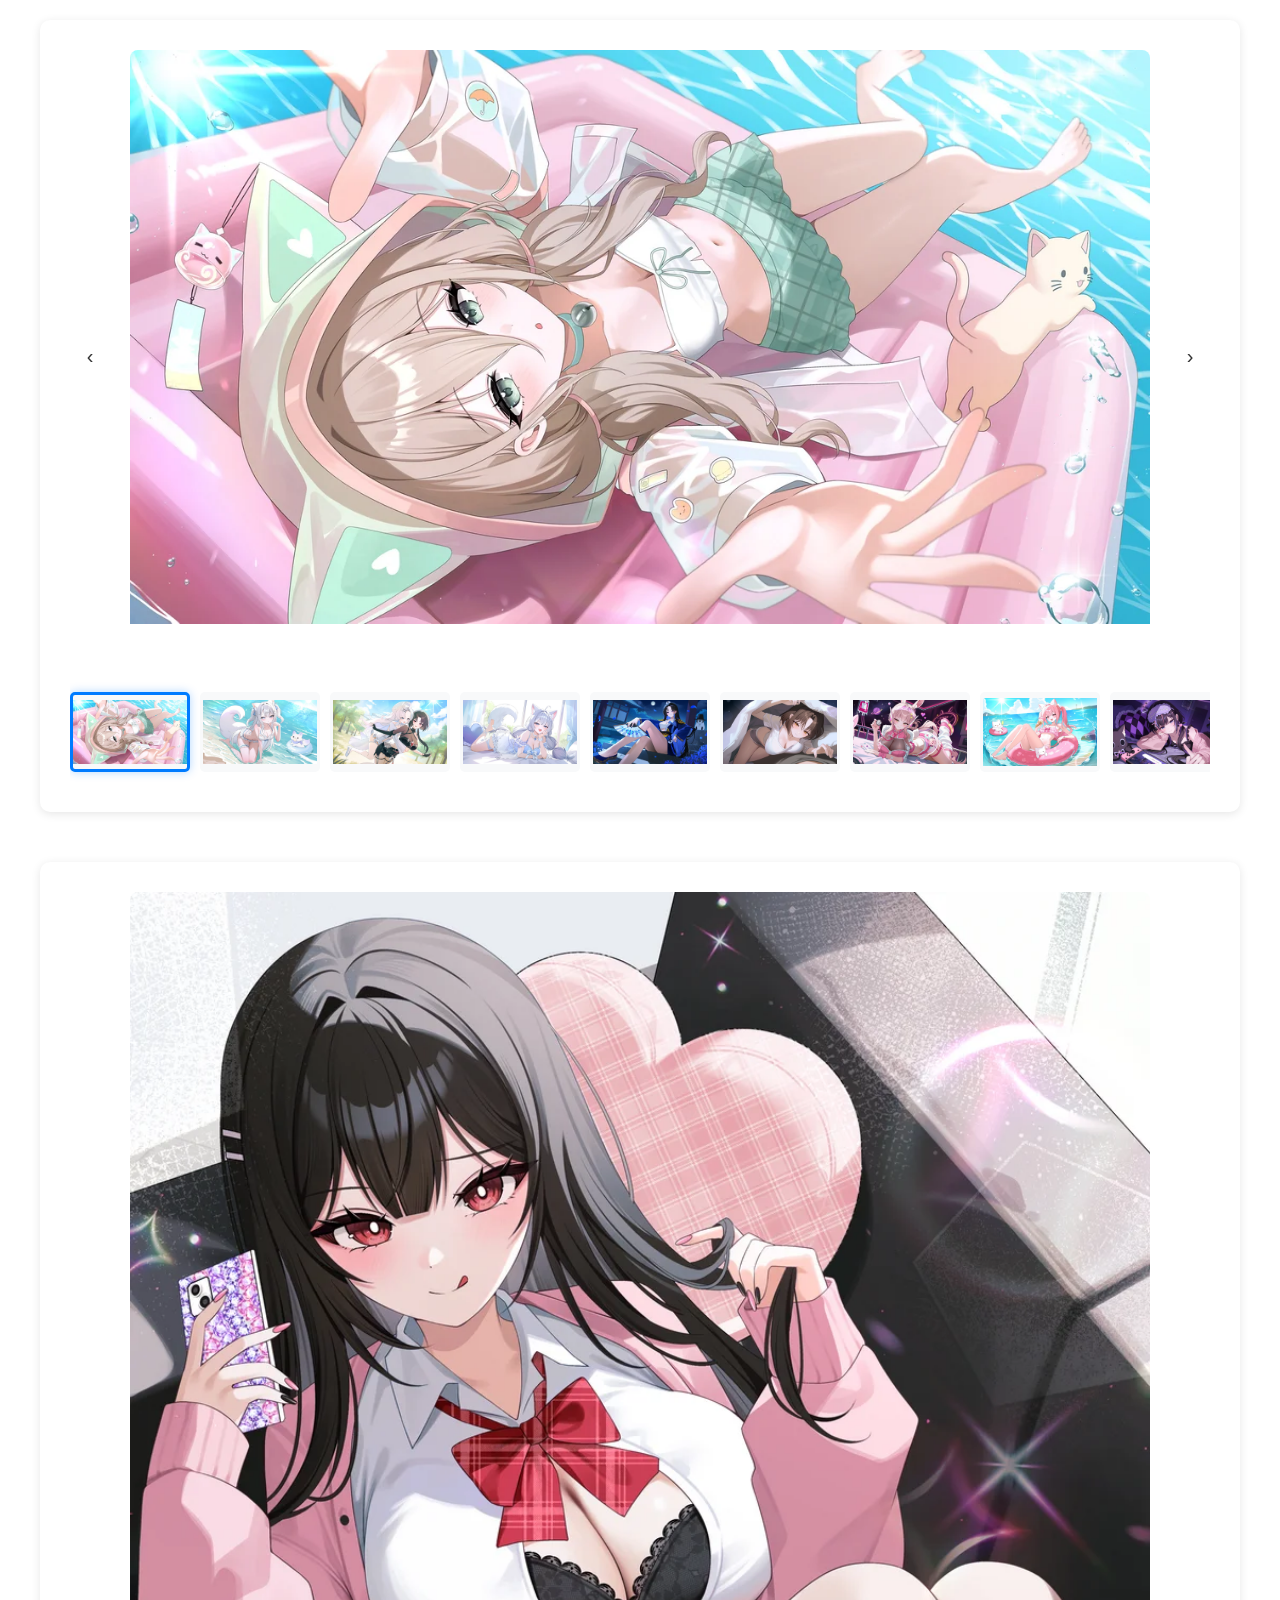
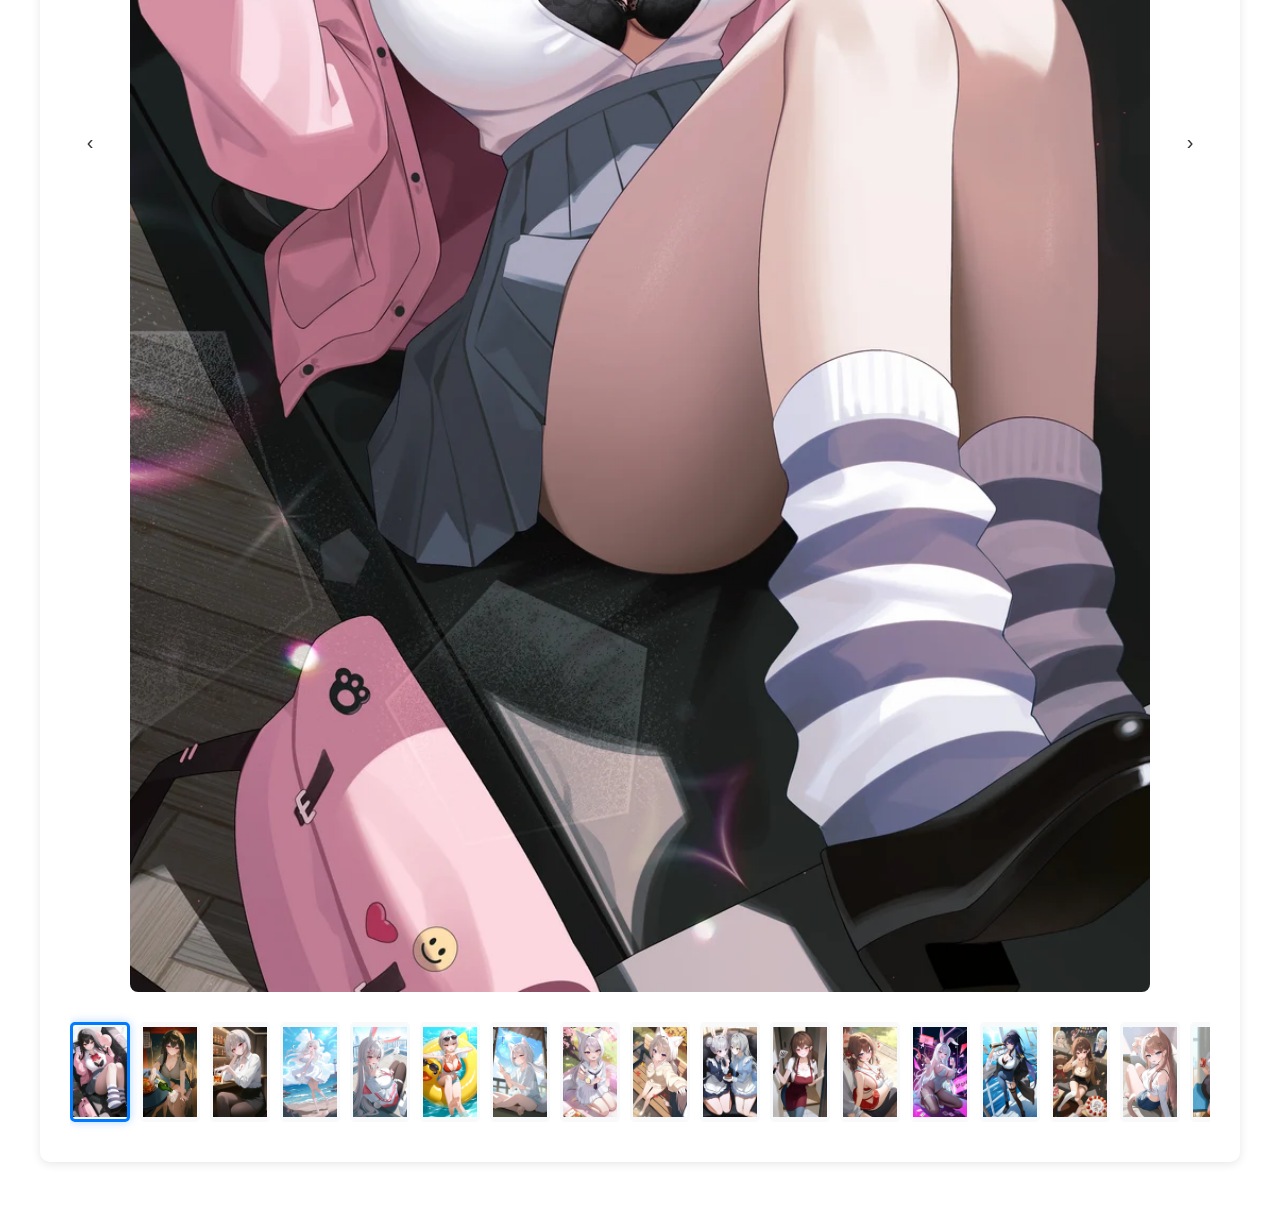
==== index.html @ e973d6fb "Update index.html" ====
<!DOCTYPE html>
<html lang="ko">
<head>
  <meta charset="UTF-8">
  <meta name="viewport" content="width=device-width, initial-scale=1.0">
  <title>Image Slider</title>
  <link rel="stylesheet" href="style.css">
</head>
<body>

  <div class="slider-container width-slider">
    <div class="slider-wrapper">
      <button type="button" class="arrow-button prev" onclick="changeImage('width', -1)">‹</button>
      <button type="button" class="arrow-button next" onclick="changeImage('width', 1)">›</button>
      <div class="main-image-container" id="width-image-container">
      </div>
    </div>
    <div class="thumbnails-container" id="width-thumbnails"></div>
  </div>

  <div class="slider-container height-slider">
    <div class="slider-wrapper">
      <button type="button" class="arrow-button prev" onclick="changeImage('height', -1)">‹</button>
      <button type="button" class="arrow-button next" onclick="changeImage('height', 1)">›</button>
      <div class="main-image-container" id="height-image-container">
      </div>
    </div>
    <div class="thumbnails-container" id="height-thumbnails"></div>
  </div>
  
  <script>
    const sliders = {
      width: { currentIndex: 0, images: [] },
      height: { currentIndex: 0, images: [] } // length를 height로 수정
    };
    
    function createSlider(type, imageUrls) {
      if (!imageUrls || imageUrls.length === 0) {
        document.querySelector(`.${type}-slider`).innerHTML = '<div class="loading">이미지가 없습니다.</div>';
        return sendHeight();
      }
    
      sliders[type].images = imageUrls;
      sliders[type].currentIndex = 0;
    
      const imageContainer = document.getElementById(`${type}-image-container`);
      const thumbnailsContainer = document.getElementById(`${type}-thumbnails`);
      imageContainer.innerHTML = '';
      thumbnailsContainer.innerHTML = '';
    
      imageUrls.forEach((url, index) => {
        const isActive = index === 0 ? 'active' : '';
    
        const img = document.createElement('img');
        img.src = url;
        img.className = `main-image ${isActive}`;
        img.alt = `${type} image ${index + 1}`;
        imageContainer.appendChild(img);
    
        const thumbnail = document.createElement('img');
        thumbnail.src = url;
        thumbnail.className = `thumbnail ${isActive}`;
        thumbnail.alt = `${type} thumbnail ${index + 1}`;
        thumbnail.onclick = () => goToImage(type, index);
        thumbnailsContainer.appendChild(thumbnail);
      });
    
      setupTouchEvents(type, imageContainer);
    
      const firstImage = imageContainer.querySelector('.main-image');
      if (firstImage) firstImage.onload = sendHeight;
    }
    
    function setupTouchEvents(type, container) {
      let startX = 0, startY = 0;
    
      container.addEventListener('touchstart', (e) => {
        startX = e.touches[0].clientX;
        startY = e.touches[0].clientY;
      }, { passive: true });
    
      container.addEventListener('touchend', (e) => {
        const diffX = startX - e.changedTouches[0].clientX;
        const diffY = startY - e.changedTouches[0].clientY;
    
        if (Math.abs(diffX) > Math.abs(diffY) && Math.abs(diffX) > 50) {
          changeImage(type, diffX > 0 ? 1 : -1);
        }
      }, { passive: true });
    }
    
    function changeImage(type, direction) {
      const slider = sliders[type];
      const total = slider.images.length;
      if (!total) return;
    
      slider.currentIndex = (slider.currentIndex + direction + total) % total;
      updateSlider(type);
    }
    
    function goToImage(type, index) {
      sliders[type].currentIndex = index;
      updateSlider(type);
    }
    
    function updateSlider(type) {
      const currentIndex = sliders[type].currentIndex;
    
      document.querySelectorAll(`#${type}-image-container .main-image`).forEach((img, index) => {
        img.classList.toggle('active', index === currentIndex);
      });
    
      document.querySelectorAll(`#${type}-thumbnails .thumbnail`).forEach((thumbnail, index) => {
        const isActive = index === currentIndex;
        thumbnail.classList.toggle('active', isActive);
        // 스크롤 자동 이동(scrollIntoView) 로직 삭제
      });
    }
    
    function sendHeight() {
      window.parent.postMessage({ height: document.body.scrollHeight }, '*');
    }
    
    function initSliderData(type) {
      fetch(`https://iyusei02-lgtm.github.io/images/data/${type}.json`)
        .then(res => res.json())
        .then(imageUrls => {
          imageUrls.sort((a, b) => a.localeCompare(b, undefined, { numeric: true, sensitivity: 'base' }));
          createSlider(type, imageUrls);
        })
        .catch(error => {
          console.error(`Error loading ${type} images:`, error);
          document.querySelector(`.${type}-slider`).innerHTML = '<div class="loading">이미지를 불러오는 중 오류가 발생했습니다.</div>';
          sendHeight();
        });
    }
    
    ['width', 'height'].forEach(initSliderData);
    
    document.addEventListener('keydown', (e) => {
      if (e.key === 'ArrowLeft') changeImage('width', -1);
      if (e.key === 'ArrowRight') changeImage('width', 1);
    });
    
    ['resize', 'load'].forEach(event => window.addEventListener(event, sendHeight));
  </script>

</body>
</html>
---- style.css ----
* {
  margin: 0;
  padding: 0;
  box-sizing: border-box;
}

body {
  font-family: Arial, sans-serif;
  padding: 20px;
  background: transparent;
  overflow-x: hidden;
}

.slider-container {
  max-width: 1200px;
  margin: 0 auto 50px;
  background: white;
  padding: 30px;
  border-radius: 10px;
  box-shadow: 0 2px 10px rgba(0,0,0,0.1);
}

.slider-wrapper {
  position: relative;
  padding: 0 60px;
}

.slider-title {
  font-size: 24px;
  font-weight: bold;
  margin-bottom: 20px;
  color: #333;
}

/* 컨테이너: 고정 비율 제거 및 CSS Grid 적용 */
.width-slider .main-image-container,
.height-slider .main-image-container {
  display: grid;
  width: 100%;
  max-width: 100%;
  border-radius: 8px;
  overflow: hidden;
  margin: 0 auto 20px;
  touch-action: pan-y;
}

/* 메인 이미지: absolute 제거, 높이 자동화, 한 Grid 칸에 모두 겹치기 */
.width-slider .main-image,
.height-slider .main-image {
  grid-area: 1 / 1;
  width: 100%;
  height: auto; 
  object-fit: contain; 
  opacity: 0;
  transition: opacity 0.5s ease-in-out;
}

.width-slider .main-image.active,
.height-slider .main-image.active {
  opacity: 1;
  z-index: 1;
}

.arrow-button {
  position: absolute;
  top: 50%;
  transform: translateY(-50%);
  background: rgba(255, 255, 255, 0.9);
  border: none;
  width: 40px;
  height: 40px;
  border-radius: 50%;
  cursor: pointer;
  font-size: 20px;
  color: #333;
  display: flex;
  align-items: center;
  justify-content: center;
  z-index: 10;
  transition: all 0.3s;
}

.arrow-button:hover {
  background: white;
  box-shadow: 0 2px 8px rgba(0,0,0,0.2);
}

.slider-wrapper .arrow-button.prev {
  left: 0;
}

.slider-wrapper .arrow-button.next {
  right: 0;
}

.thumbnails-container {
  display: flex;
  gap: 10px;
  overflow-x: auto;
  padding: 10px 0;
  scrollbar-width: thin;
}

.thumbnails-container::-webkit-scrollbar {
  height: 6px;
}

.thumbnails-container::-webkit-scrollbar-track {
  background: #f1f1f1;
  border-radius: 3px;
}

.thumbnails-container::-webkit-scrollbar-thumb {
  background: #888;
  border-radius: 3px;
}

.thumbnails-container::-webkit-scrollbar-thumb:hover {
  background: #555;
}

/* 가로형 썸네일 */
.width-slider .thumbnail {
  width: 120px;
  height: 80px;
  object-fit: contain;
  background-color: #f8f9fa;
  border-radius: 5px;
  cursor: pointer;
  border: 3px solid transparent;
  transition: all 0.3s;
  flex-shrink: 0;
}

/* 세로형 썸네일 */
.height-slider .thumbnail {
  width: 60px;
  height: 100px;
  object-fit: contain;
  background-color: #f8f9fa;
  border-radius: 5px;
  cursor: pointer;
  border: 3px solid transparent;
  transition: all 0.3s;
  flex-shrink: 0;
}

.thumbnail:hover {
  transform: scale(1.05);
  border-color: #ddd;
}

.thumbnail.active {
  border-color: #007bff;
  box-shadow: 0 0 10px rgba(0,123,255,0.3);
}

.loading {
  text-align: center;
  padding: 40px;
  color: #666;
}

/* 모바일 최적화 (768px 이하) */
@media (max-width: 768px) {
  body {
    padding: 5px;
  }

  .slider-container {
    padding: 8px;
    margin: 0 auto 20px;
    max-width: 100%;
  }

  .slider-wrapper {
    padding: 0 35px;
  }

  .width-slider .slider-wrapper {
    padding: 0 32px;
  }

  .arrow-button {
    width: 30px;
    height: 30px;
    font-size: 16px;
  }

  .width-slider .thumbnail {
    width: 90px;
    height: 60px;
  }

  .height-slider .thumbnail {
    width: 50px;
    height: 83px;
  }
}

/* 작은 모바일 최적화 (480px 이하) */
@media (max-width: 480px) {
  body {
    padding: 2px;
  }

  .slider-container {
    padding: 4px;
    margin: 0 auto 15px;
    border-radius: 5px;
  }

  .slider-wrapper {
    padding: 0 30px;
  }

  .width-slider .slider-wrapper {
    padding: 0 26px;
  }

  .arrow-button {
    width: 26px;
    height: 26px;
    font-size: 14px;
  }

  .width-slider .thumbnail {
    width: 70px;
    height: 47px;
  }

  .height-slider .thumbnail {
    width: 45px;
    height: 75px;
  }

  .thumbnails-container {
    gap: 6px;
    padding: 8px 0;
  }
}
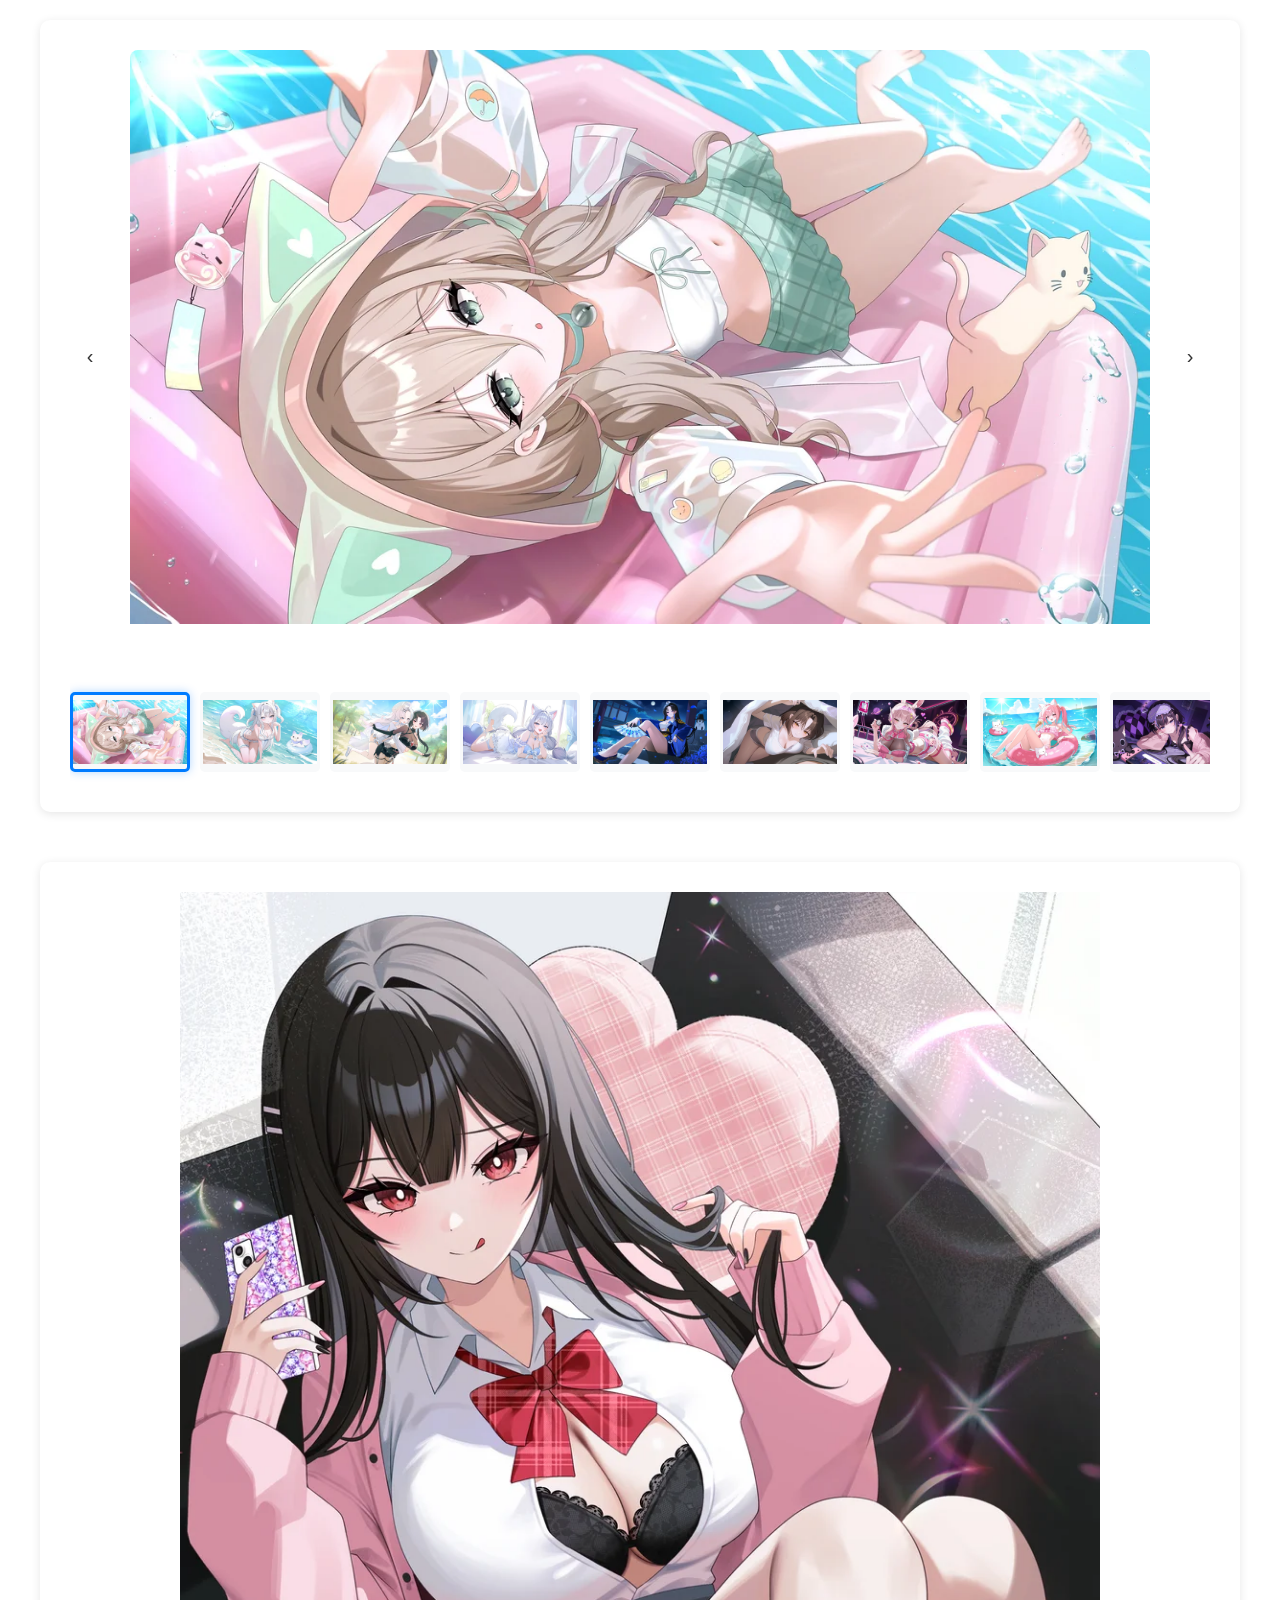
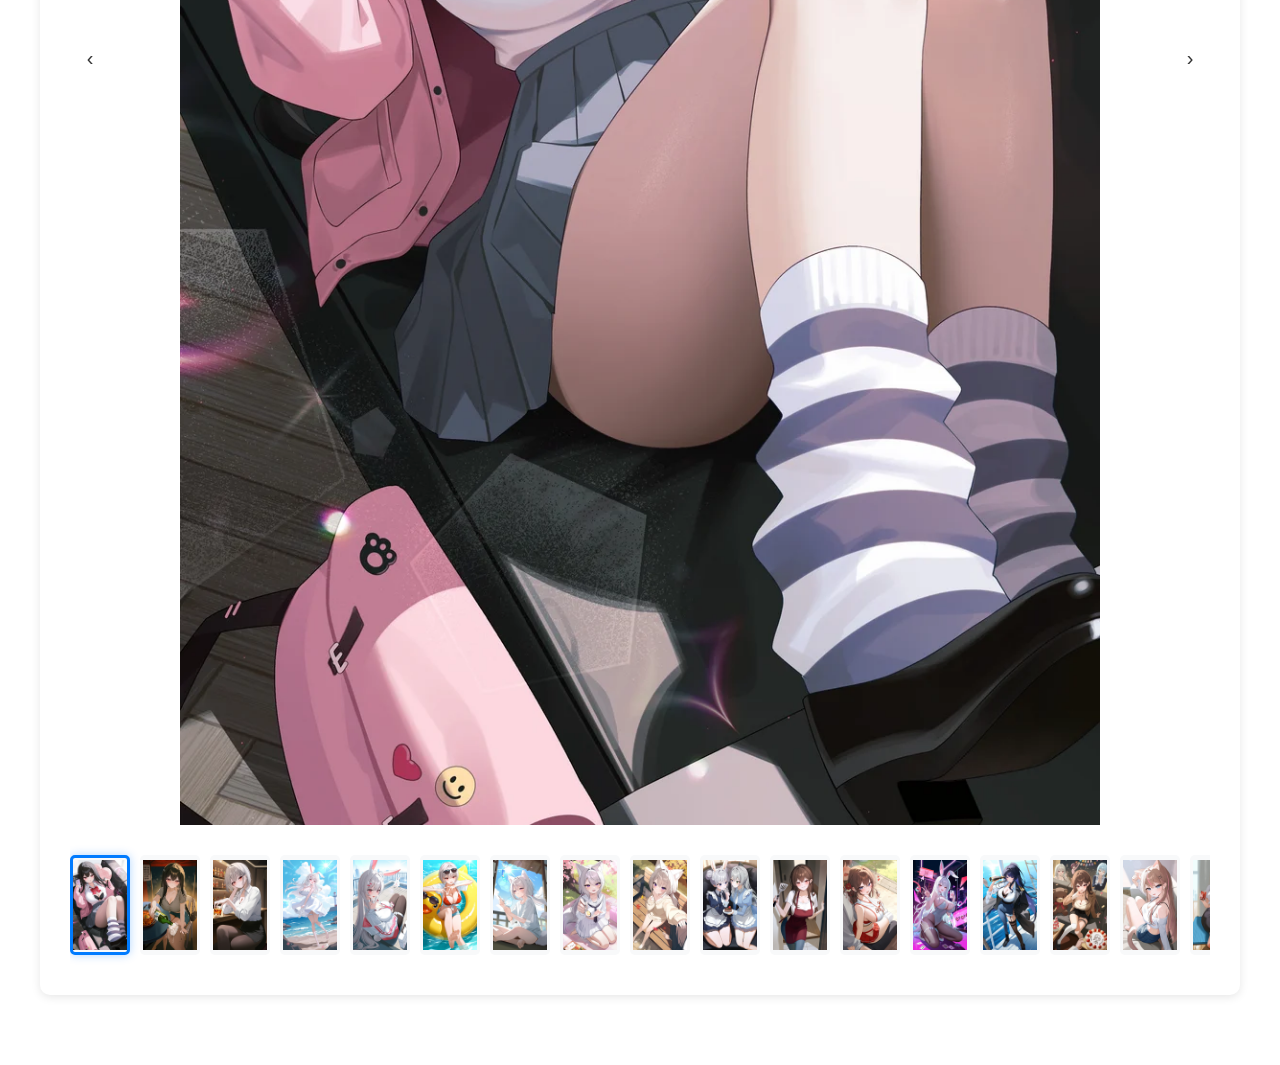
==== commit 4d6378c2: "Update index.html" ====
--- a/index.html
+++ b/index.html
@@ -5,6 +5,18 @@
   <meta name="viewport" content="width=device-width, initial-scale=1.0">
   <title>Image Slider</title>
   <link rel="stylesheet" href="style.css">
+  <style>
+    /* height 슬라이더 메인 이미지 좌우 내부 여백 추가 */
+    #height-image-container {
+      padding: 0 50px;
+    }
+
+    @media (max-width: 768px) {
+      #height-image-container {
+        padding: 0 20px;
+      }
+    }
+  </style>
 </head>
 <body>
 
@@ -31,7 +43,7 @@
   <script>
     const sliders = {
       width: { currentIndex: 0, images: [] },
-      height: { currentIndex: 0, images: [] } // length를 height로 수정
+      height: { currentIndex: 0, images: [] }
     };
     
     function createSlider(type, imageUrls) {
@@ -113,7 +125,6 @@
       document.querySelectorAll(`#${type}-thumbnails .thumbnail`).forEach((thumbnail, index) => {
         const isActive = index === currentIndex;
         thumbnail.classList.toggle('active', isActive);
-        // 스크롤 자동 이동(scrollIntoView) 로직 삭제
       });
     }
     
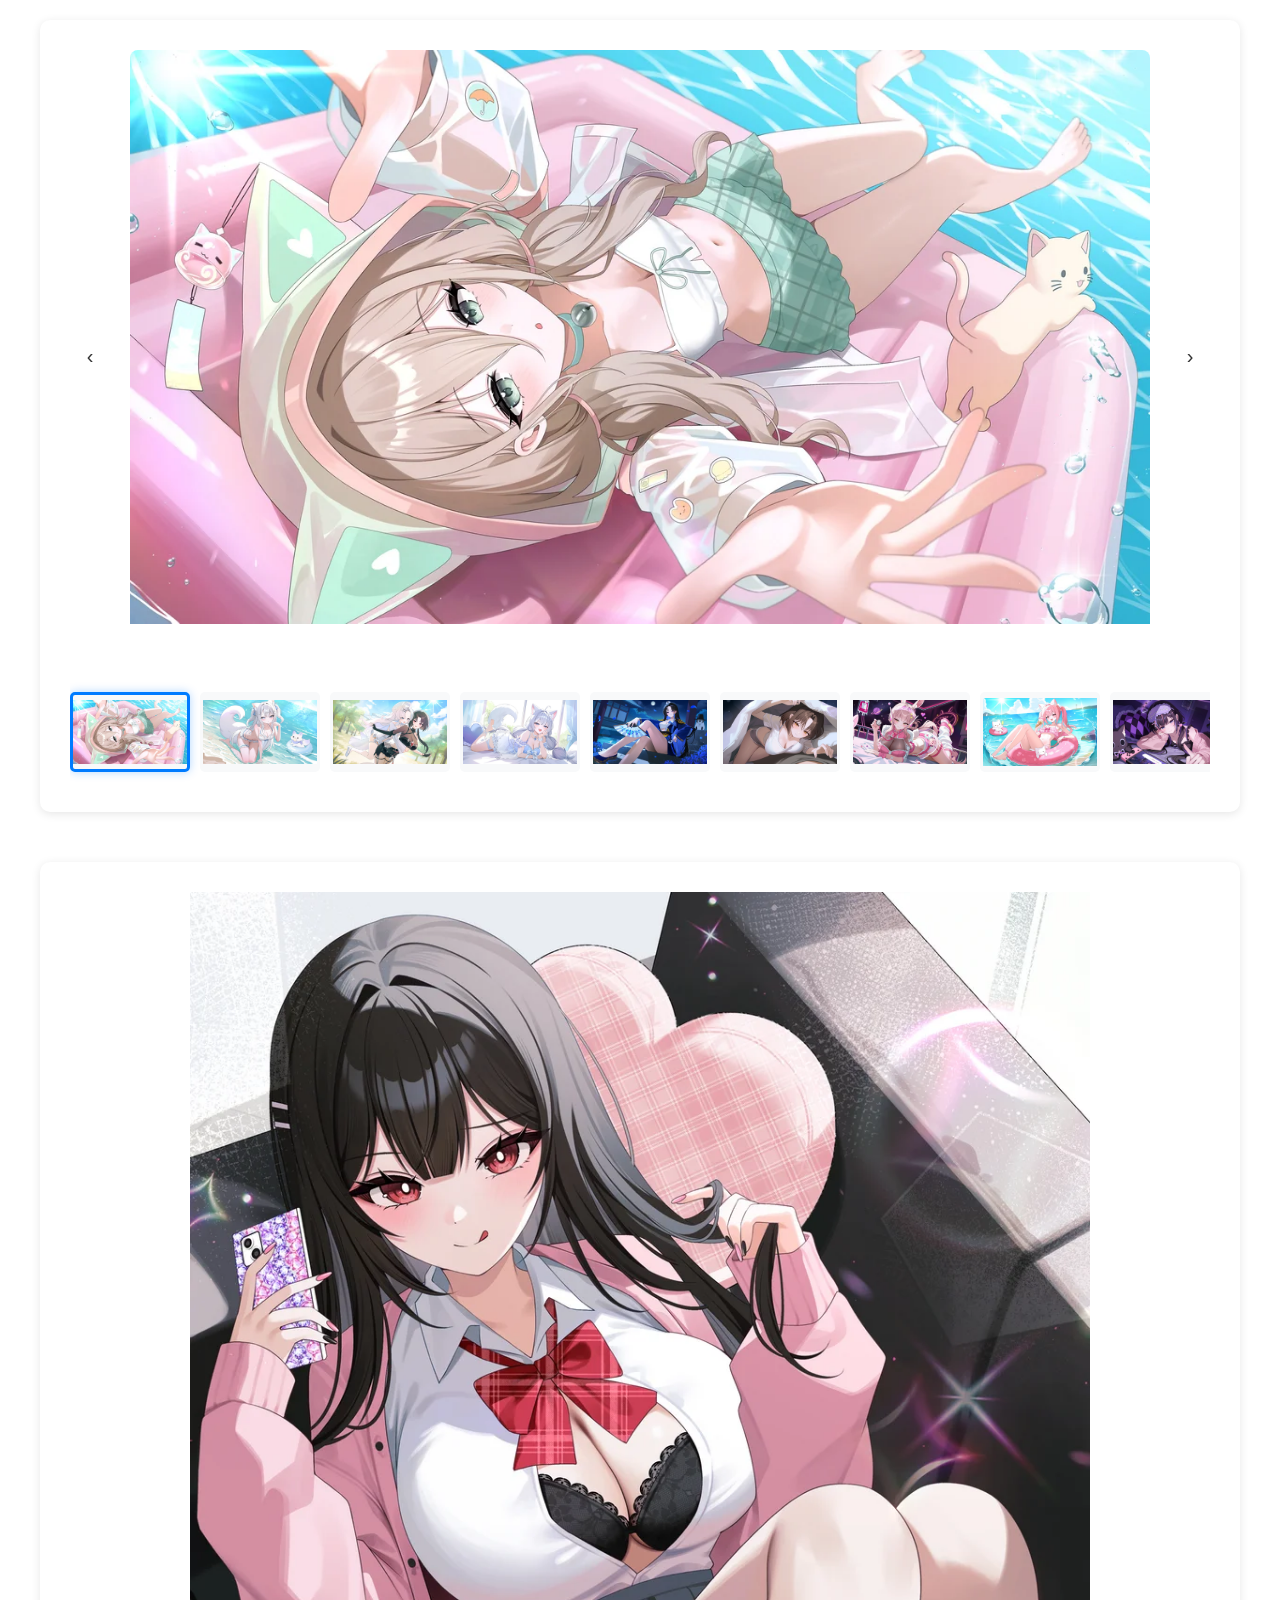
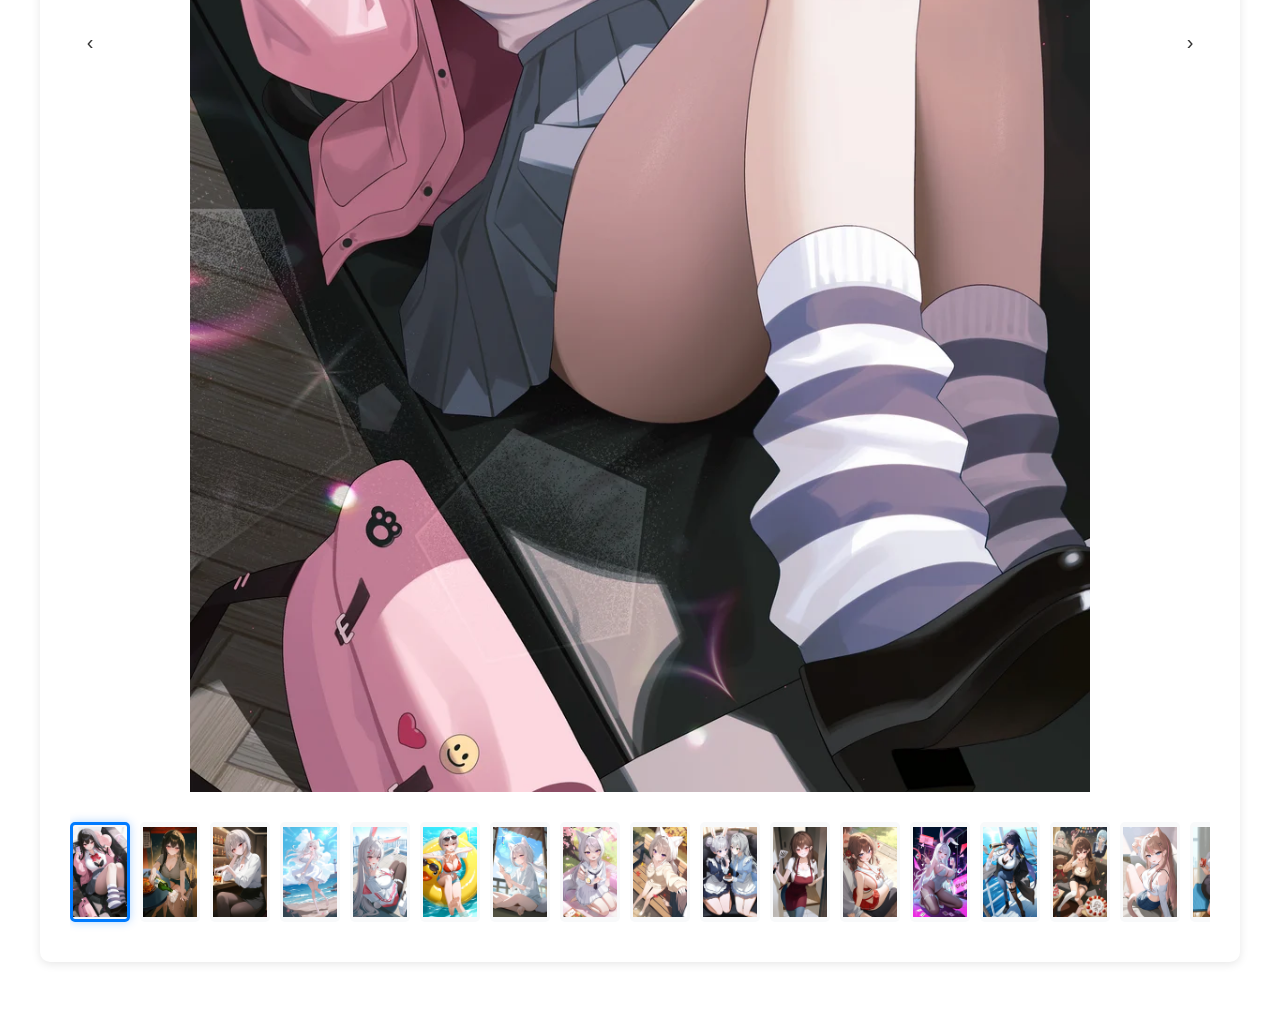
==== commit 910a043c: "Update index.html" ====
--- a/index.html
+++ b/index.html
@@ -8,12 +8,12 @@
   <style>
     /* height 슬라이더 메인 이미지 좌우 내부 여백 추가 */
     #height-image-container {
-      padding: 0 50px;
+      padding: 0 60px;
     }
 
     @media (max-width: 768px) {
       #height-image-container {
-        padding: 0 20px;
+        padding: 0 30px;
       }
     }
   </style>
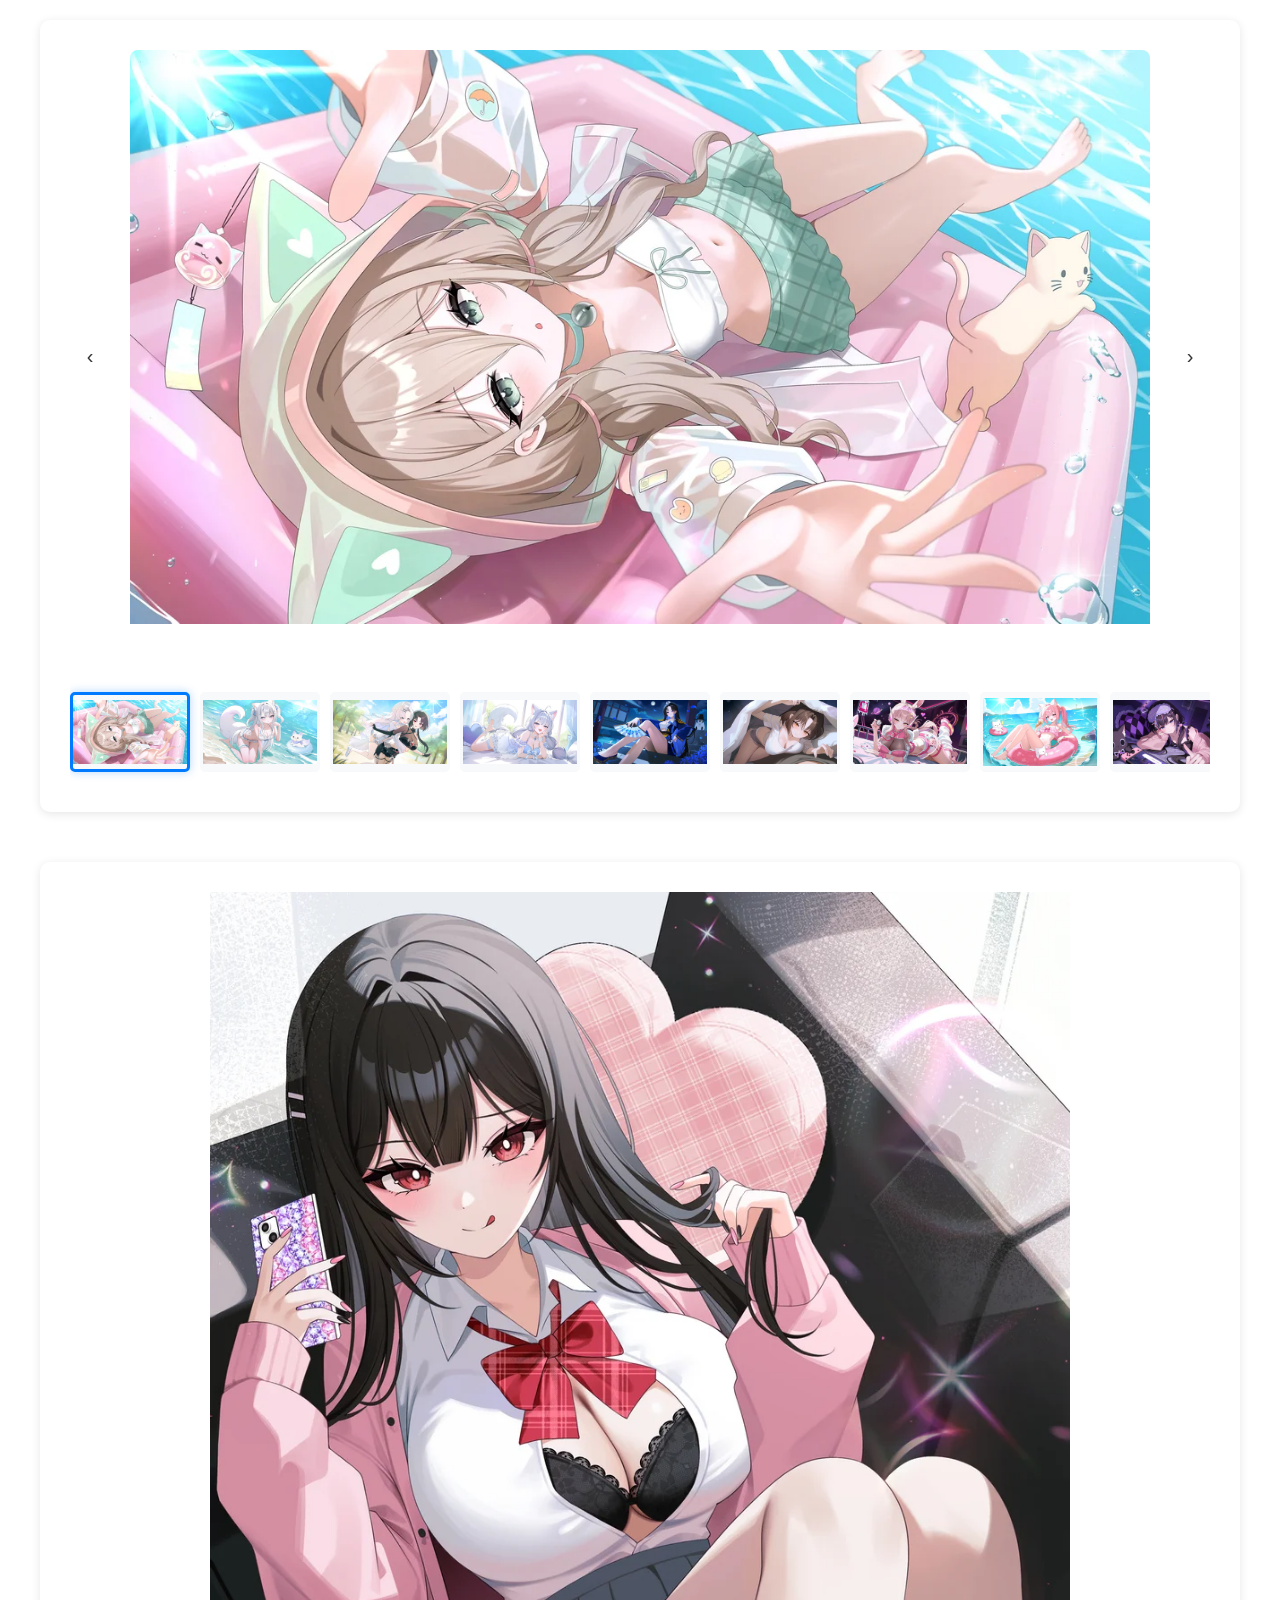
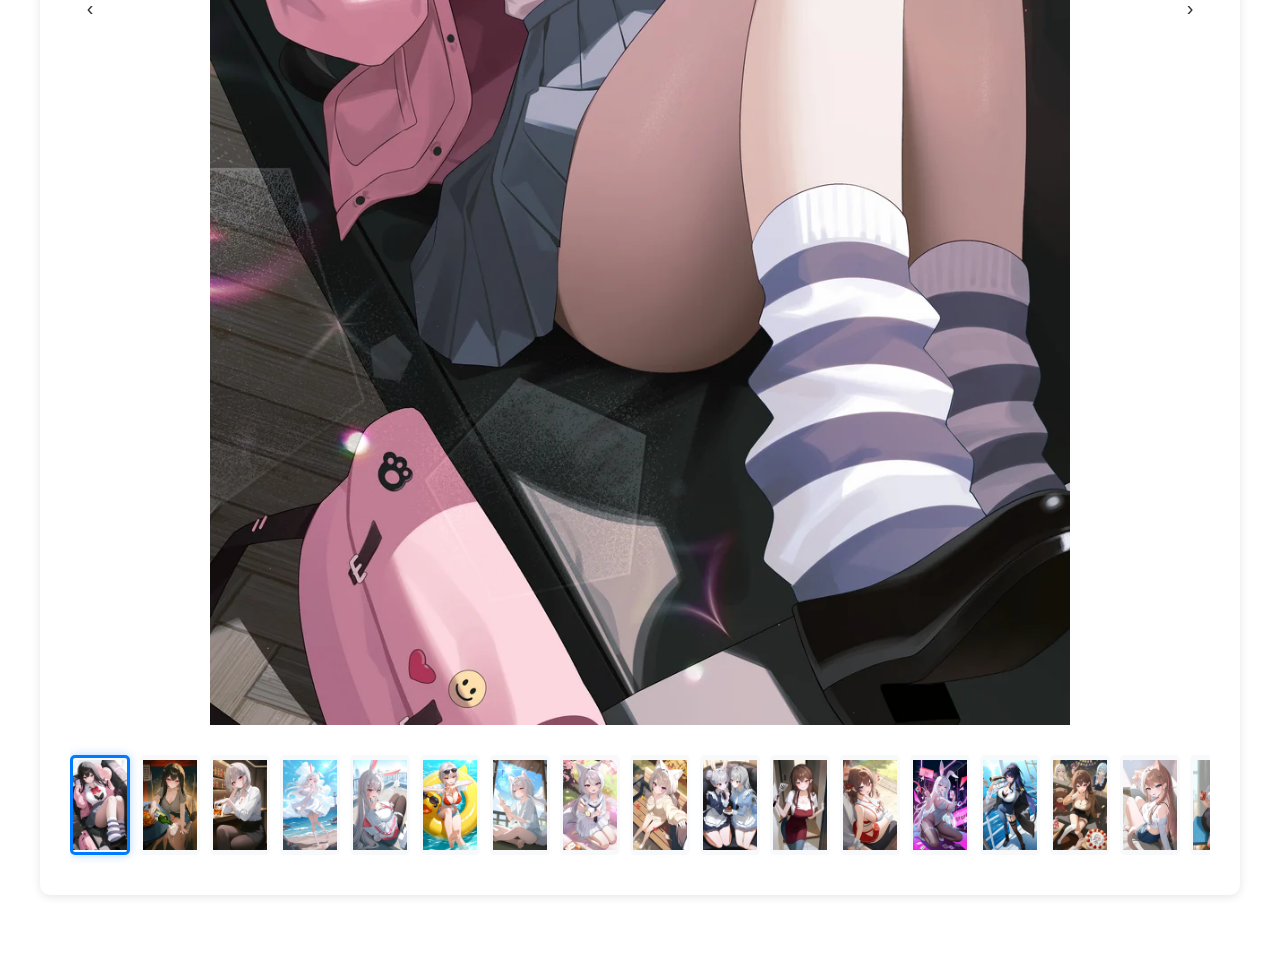
==== commit 1206d323: "Update index.html" ====
--- a/index.html
+++ b/index.html
@@ -8,12 +8,12 @@
   <style>
     /* height 슬라이더 메인 이미지 좌우 내부 여백 추가 */
     #height-image-container {
-      padding: 0 60px;
+      padding: 0 80px;
     }
 
     @media (max-width: 768px) {
       #height-image-container {
-        padding: 0 30px;
+        padding: 0 50px;
       }
     }
   </style>
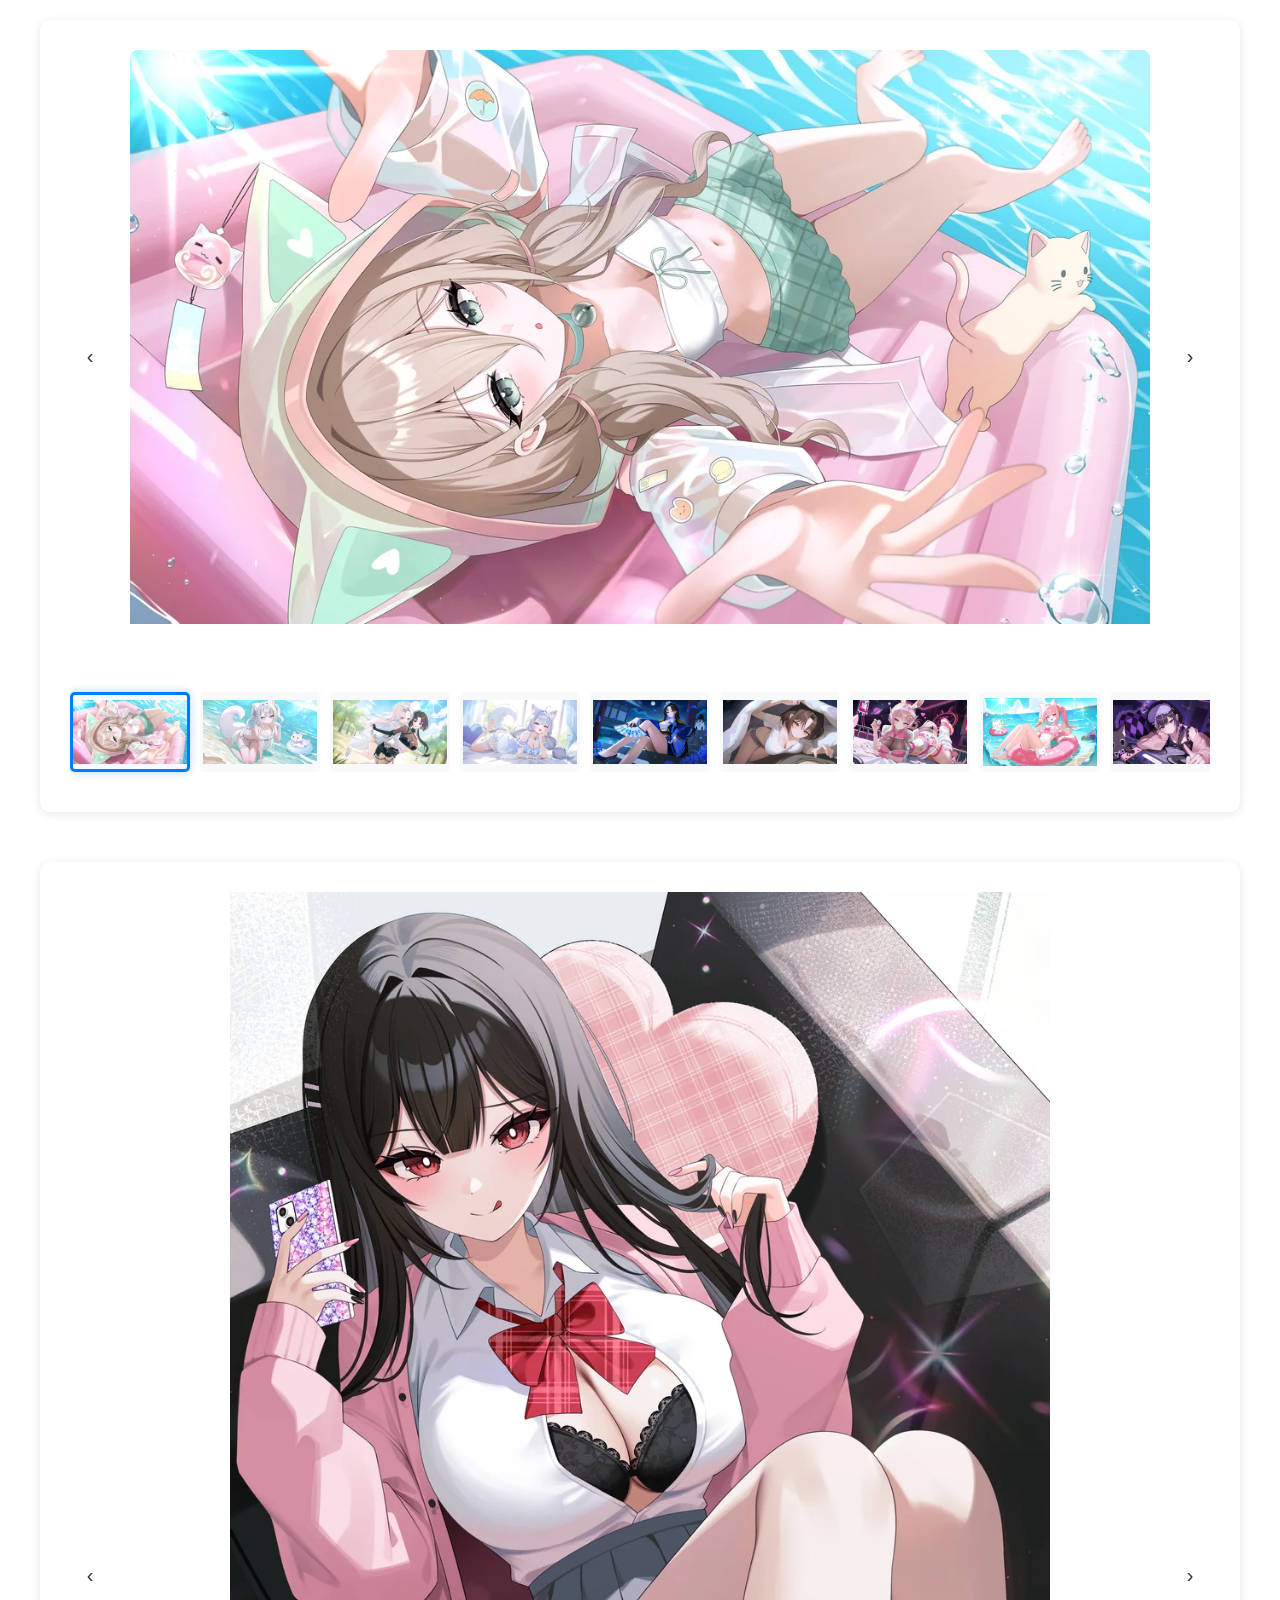
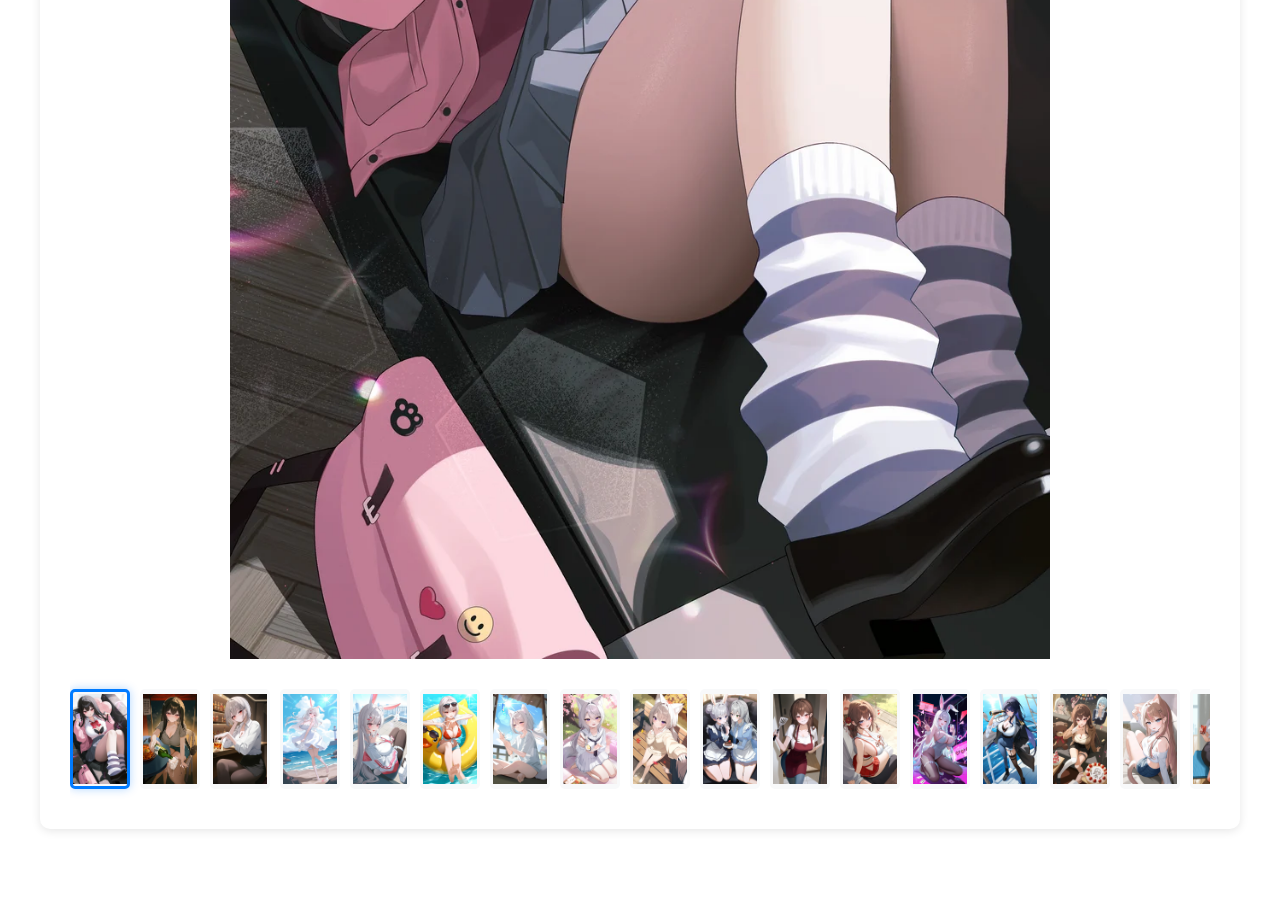
==== commit 7132cb75: "Update index.html" ====
--- a/index.html
+++ b/index.html
@@ -8,12 +8,12 @@
   <style>
     /* height 슬라이더 메인 이미지 좌우 내부 여백 추가 */
     #height-image-container {
-      padding: 0 80px;
+      padding: 0 100px;
     }
 
     @media (max-width: 768px) {
       #height-image-container {
-        padding: 0 50px;
+        padding: 0 70px;
       }
     }
   </style>
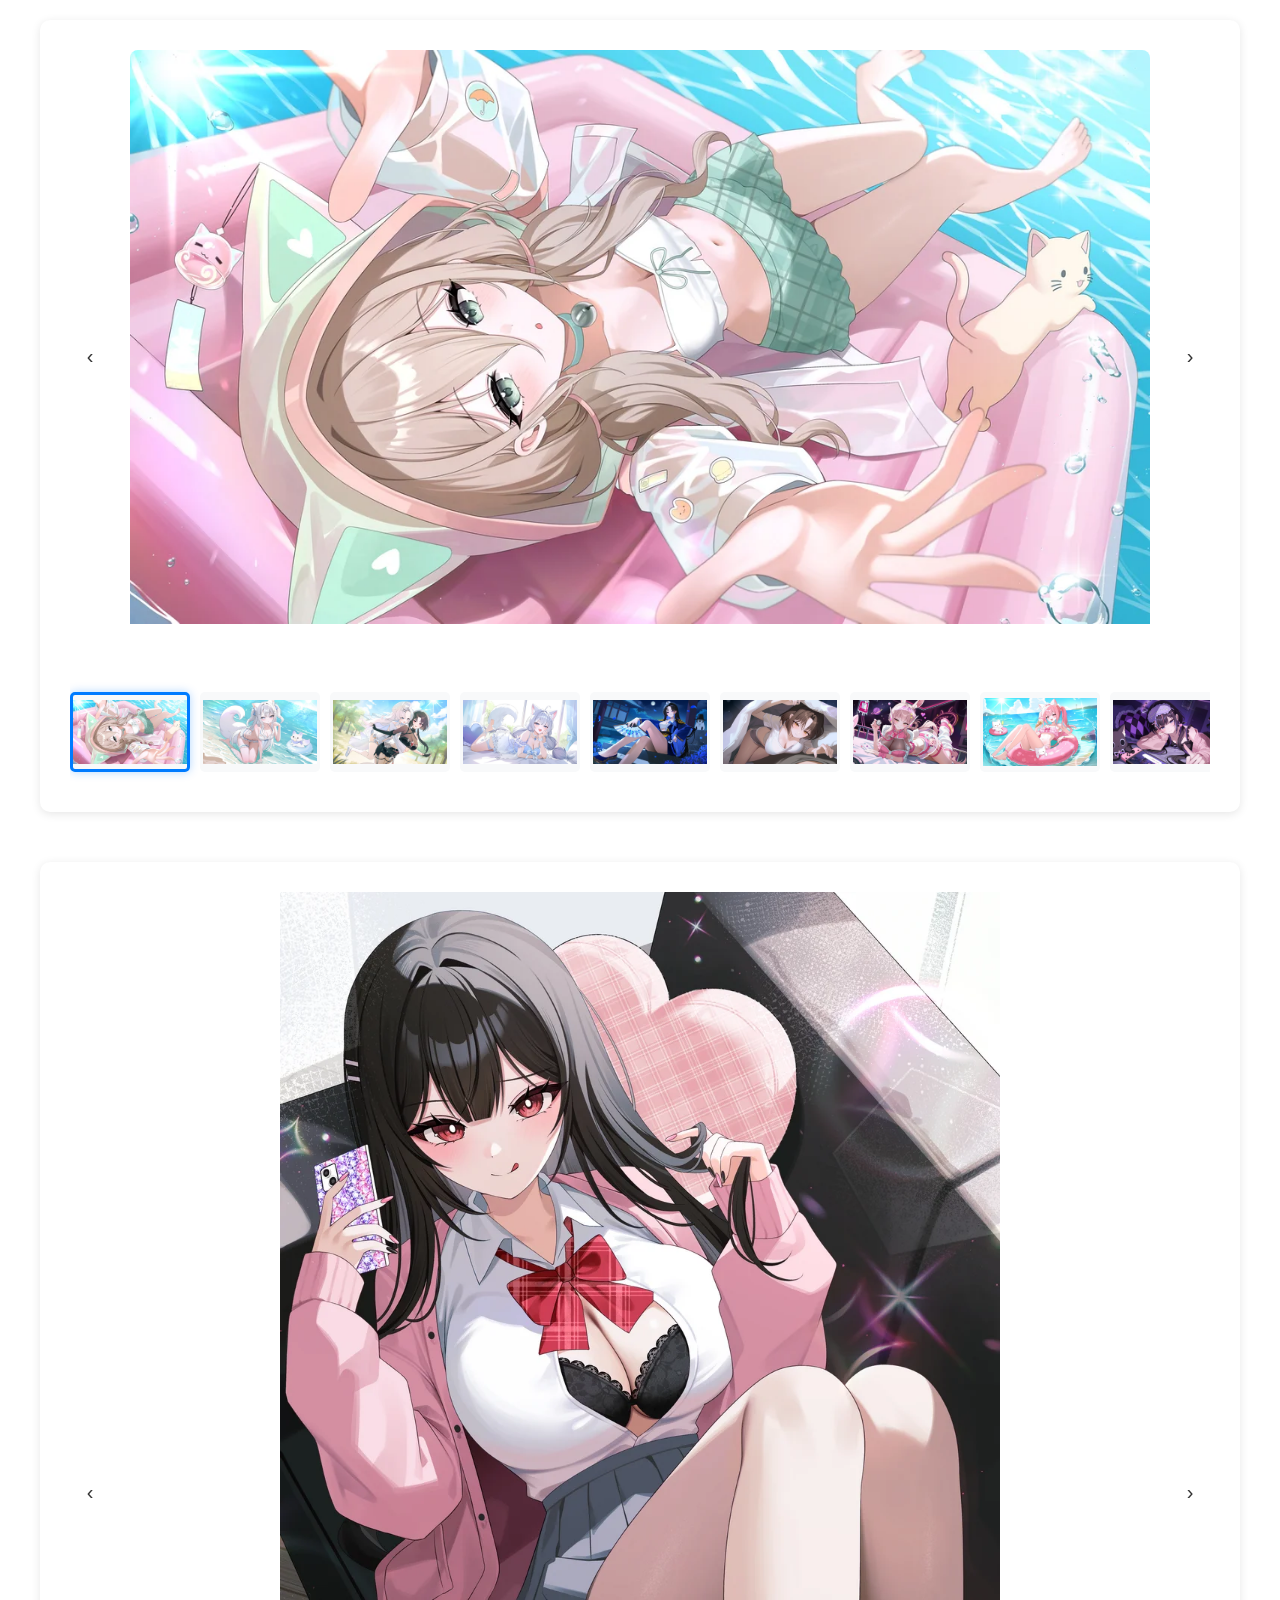
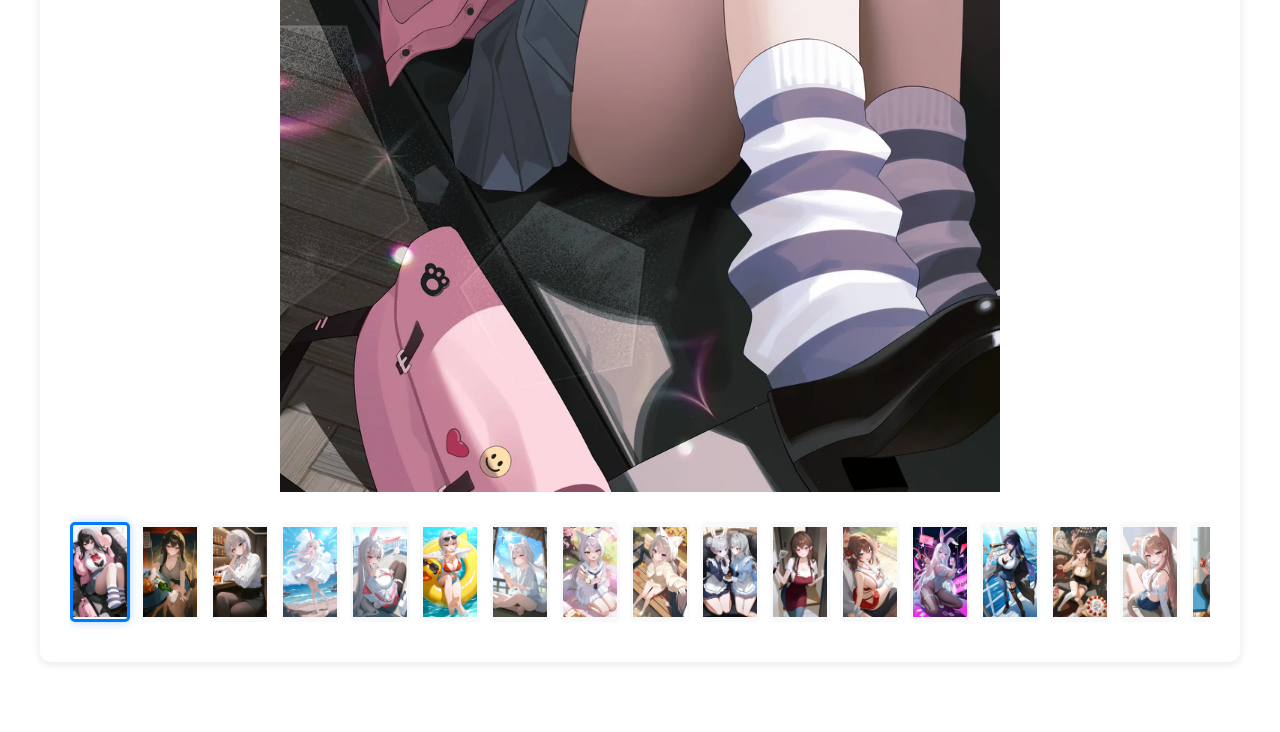
==== commit 6bf9ad26: "Update index.html" ====
--- a/index.html
+++ b/index.html
@@ -8,12 +8,12 @@
   <style>
     /* height 슬라이더 메인 이미지 좌우 내부 여백 추가 */
     #height-image-container {
-      padding: 0 100px;
+      padding: 0 150px;
     }
 
     @media (max-width: 768px) {
       #height-image-container {
-        padding: 0 70px;
+        padding: 0 120px;
       }
     }
   </style>
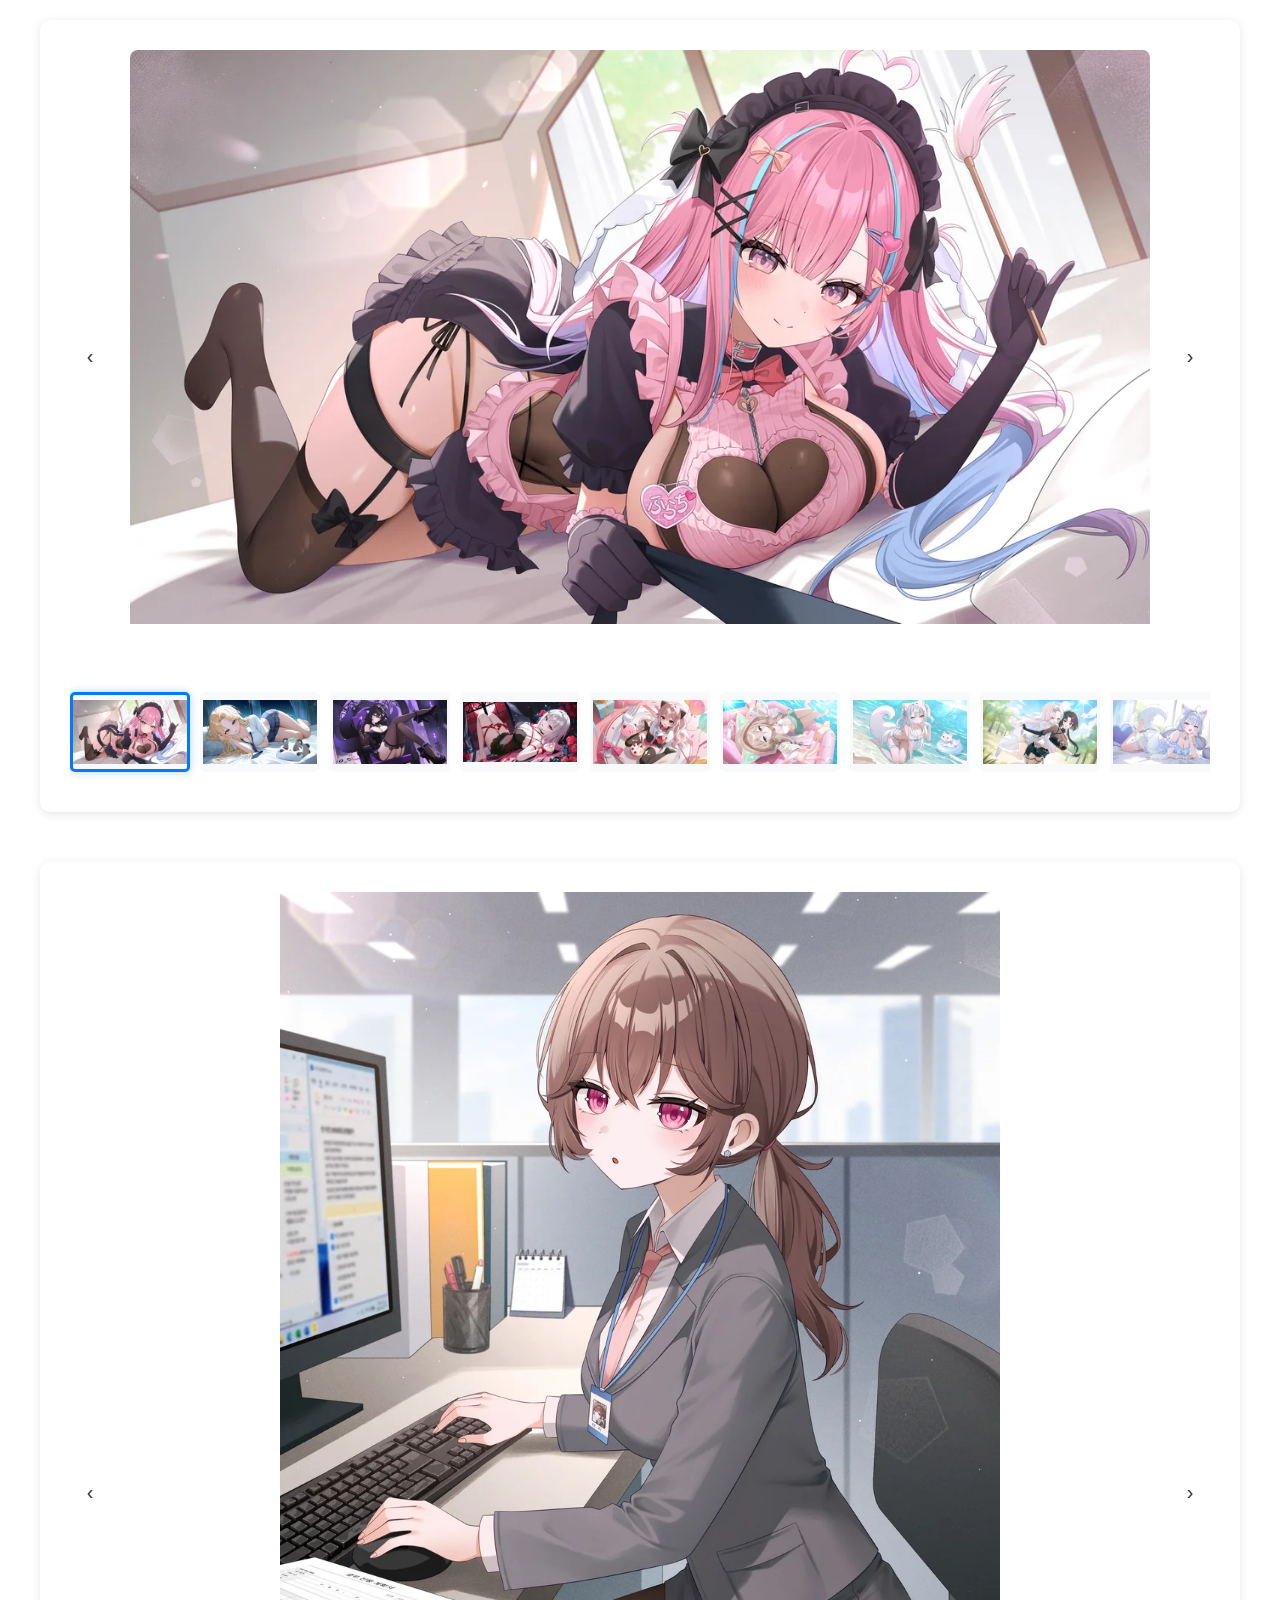
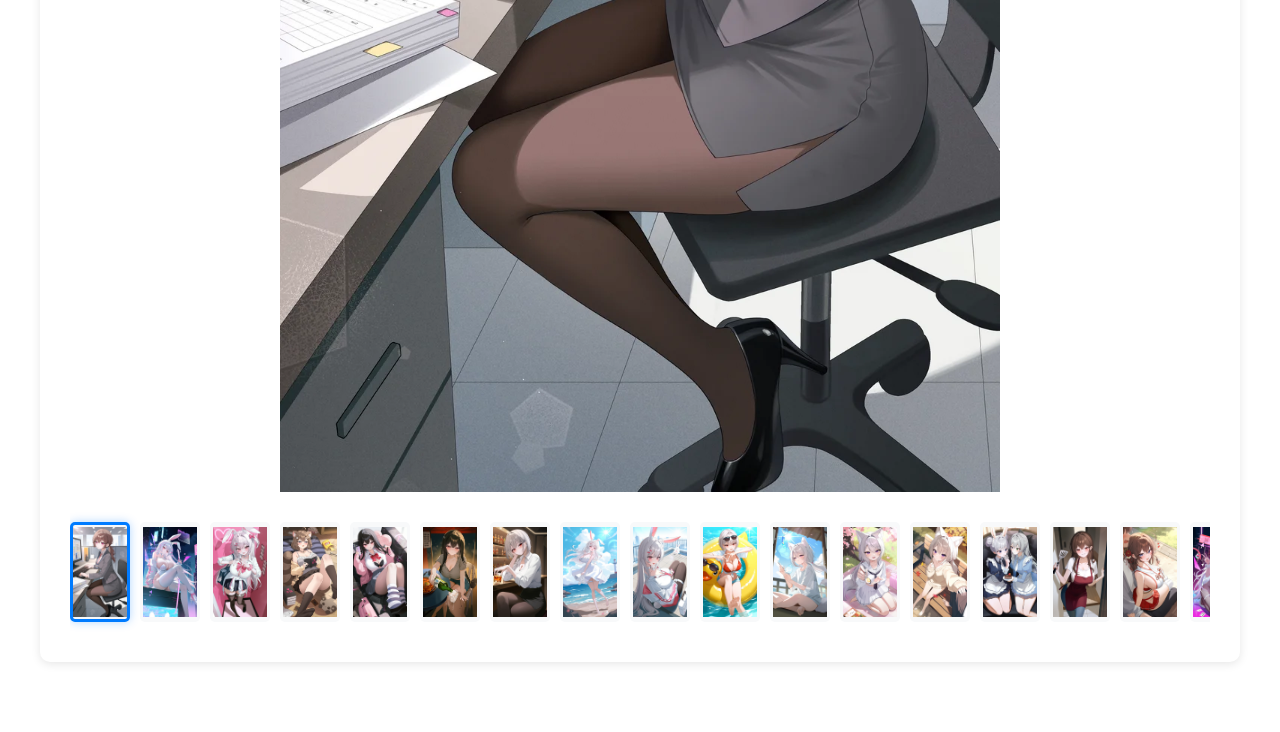
==== commit 81d2f26f: "Combine illustration sliders for embed" ====
--- a/index.html
+++ b/index.html
@@ -3,17 +3,16 @@
 <head>
   <meta charset="UTF-8">
   <meta name="viewport" content="width=device-width, initial-scale=1.0">
-  <title>Image Slider</title>
+  <title>Illustration Image Sliders</title>
   <link rel="stylesheet" href="style.css">
   <style>
-    /* height 슬라이더 메인 이미지 좌우 내부 여백 추가 */
     #height-image-container {
       padding: 0 150px;
     }
 
     @media (max-width: 768px) {
       #height-image-container {
-        padding: 0 120px;
+        padding: 0 clamp(8px, 4vw, 24px);
       }
     }
   </style>
@@ -24,8 +23,7 @@
     <div class="slider-wrapper">
       <button type="button" class="arrow-button prev" onclick="changeImage('width', -1)">‹</button>
       <button type="button" class="arrow-button next" onclick="changeImage('width', 1)">›</button>
-      <div class="main-image-container" id="width-image-container">
-      </div>
+      <div class="main-image-container" id="width-image-container"></div>
     </div>
     <div class="thumbnails-container" id="width-thumbnails"></div>
   </div>
@@ -34,41 +32,40 @@
     <div class="slider-wrapper">
       <button type="button" class="arrow-button prev" onclick="changeImage('height', -1)">‹</button>
       <button type="button" class="arrow-button next" onclick="changeImage('height', 1)">›</button>
-      <div class="main-image-container" id="height-image-container">
-      </div>
+      <div class="main-image-container" id="height-image-container"></div>
     </div>
     <div class="thumbnails-container" id="height-thumbnails"></div>
   </div>
-  
+
   <script>
     const sliders = {
       width: { currentIndex: 0, images: [] },
       height: { currentIndex: 0, images: [] }
     };
-    
+
     function createSlider(type, imageUrls) {
       if (!imageUrls || imageUrls.length === 0) {
         document.querySelector(`.${type}-slider`).innerHTML = '<div class="loading">이미지가 없습니다.</div>';
         return sendHeight();
       }
-    
+
       sliders[type].images = imageUrls;
       sliders[type].currentIndex = 0;
-    
+
       const imageContainer = document.getElementById(`${type}-image-container`);
       const thumbnailsContainer = document.getElementById(`${type}-thumbnails`);
       imageContainer.innerHTML = '';
       thumbnailsContainer.innerHTML = '';
-    
+
       imageUrls.forEach((url, index) => {
         const isActive = index === 0 ? 'active' : '';
-    
+
         const img = document.createElement('img');
         img.src = url;
         img.className = `main-image ${isActive}`;
         img.alt = `${type} image ${index + 1}`;
         imageContainer.appendChild(img);
-    
+
         const thumbnail = document.createElement('img');
         thumbnail.src = url;
         thumbnail.className = `thumbnail ${isActive}`;
@@ -76,65 +73,64 @@
         thumbnail.onclick = () => goToImage(type, index);
         thumbnailsContainer.appendChild(thumbnail);
       });
-    
+
       setupTouchEvents(type, imageContainer);
-    
+
       const firstImage = imageContainer.querySelector('.main-image');
       if (firstImage) firstImage.onload = sendHeight;
     }
-    
+
     function setupTouchEvents(type, container) {
       let startX = 0, startY = 0;
-    
-      container.addEventListener('touchstart', (e) => {
-        startX = e.touches[0].clientX;
-        startY = e.touches[0].clientY;
+
+      container.addEventListener('touchstart', (event) => {
+        startX = event.touches[0].clientX;
+        startY = event.touches[0].clientY;
       }, { passive: true });
-    
-      container.addEventListener('touchend', (e) => {
-        const diffX = startX - e.changedTouches[0].clientX;
-        const diffY = startY - e.changedTouches[0].clientY;
-    
+
+      container.addEventListener('touchend', (event) => {
+        const diffX = startX - event.changedTouches[0].clientX;
+        const diffY = startY - event.changedTouches[0].clientY;
+
         if (Math.abs(diffX) > Math.abs(diffY) && Math.abs(diffX) > 50) {
           changeImage(type, diffX > 0 ? 1 : -1);
         }
       }, { passive: true });
     }
-    
+
     function changeImage(type, direction) {
       const slider = sliders[type];
       const total = slider.images.length;
       if (!total) return;
-    
+
       slider.currentIndex = (slider.currentIndex + direction + total) % total;
       updateSlider(type);
     }
-    
+
     function goToImage(type, index) {
       sliders[type].currentIndex = index;
       updateSlider(type);
     }
-    
+
     function updateSlider(type) {
       const currentIndex = sliders[type].currentIndex;
-    
+
       document.querySelectorAll(`#${type}-image-container .main-image`).forEach((img, index) => {
         img.classList.toggle('active', index === currentIndex);
       });
-    
+
       document.querySelectorAll(`#${type}-thumbnails .thumbnail`).forEach((thumbnail, index) => {
-        const isActive = index === currentIndex;
-        thumbnail.classList.toggle('active', isActive);
+        thumbnail.classList.toggle('active', index === currentIndex);
       });
     }
-    
+
     function sendHeight() {
       window.parent.postMessage({ height: document.body.scrollHeight }, '*');
     }
-    
+
     function initSliderData(type) {
-      fetch(`https://iyusei02-lgtm.github.io/images/data/${type}.json`)
-        .then(res => res.json())
+      fetch(`data/illustration_${type}.json`)
+        .then(response => response.json())
         .then(imageUrls => {
           imageUrls.sort((a, b) => a.localeCompare(b, undefined, { numeric: true, sensitivity: 'base' }));
           createSlider(type, imageUrls);
@@ -145,16 +141,16 @@
           sendHeight();
         });
     }
-    
+
     ['width', 'height'].forEach(initSliderData);
-    
-    document.addEventListener('keydown', (e) => {
-      if (e.key === 'ArrowLeft') changeImage('width', -1);
-      if (e.key === 'ArrowRight') changeImage('width', 1);
+
+    document.addEventListener('keydown', (event) => {
+      if (event.key === 'ArrowLeft') changeImage('width', -1);
+      if (event.key === 'ArrowRight') changeImage('width', 1);
     });
-    
+
     ['resize', 'load'].forEach(event => window.addEventListener(event, sendHeight));
   </script>
 
 </body>
-</html>
+</html>
